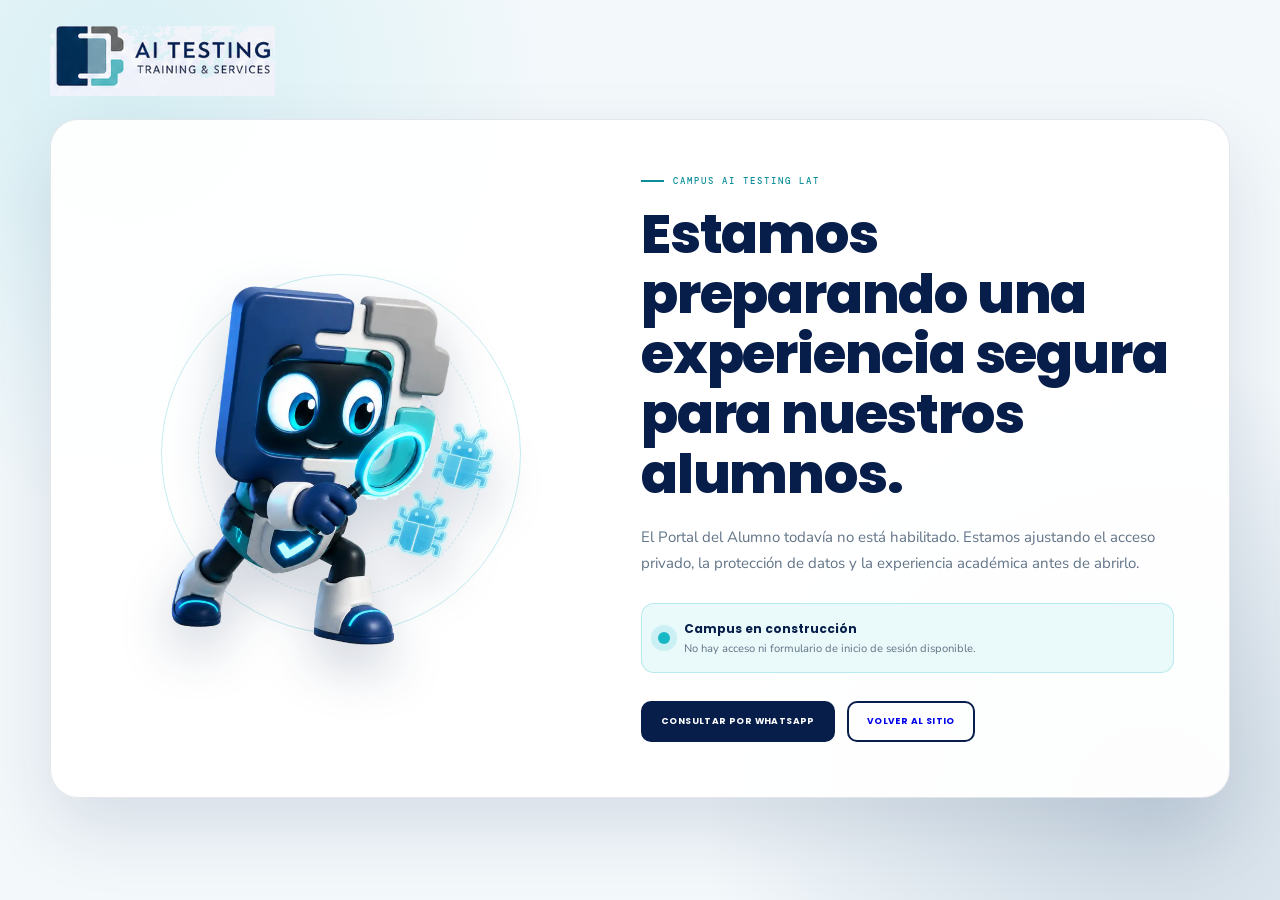
==== campus/index.html @ 739885a5 "Integra QAIRO y prepara el Campus" ====
<!doctype html>
<html lang="es-419">
<head>
  <meta charset="utf-8">
  <meta name="viewport" content="width=device-width,initial-scale=1">
  <title>Campus AI Testing LAT · Próximamente</title>
  <meta name="description" content="El Campus AI Testing LAT se encuentra en preparación.">
  <meta name="robots" content="noindex,nofollow,noarchive">
  <meta name="theme-color" content="#071e4b">
  <link rel="preconnect" href="https://fonts.googleapis.com">
  <link rel="preconnect" href="https://fonts.gstatic.com" crossorigin>
  <link href="https://fonts.googleapis.com/css2?family=DM+Mono:wght@400;500&family=Nunito+Sans:wght@400;600;700;800&family=Poppins:wght@600;700;800&display=swap" rel="stylesheet">
  <link rel="stylesheet" href="../assets/campus-hold.css">
</head>
<body>
  <main>
    <a class="brand" href="../" aria-label="Volver a AI Testing"><img src="../assets/ai-testing-logo-horizontal.png" alt="AI Testing Training &amp; Services" width="306" height="96"></a>
    <section class="card" aria-labelledby="title">
      <div class="visual"><div class="orbit"></div><img src="../assets/qairo/qairo-trabajo.webp" alt="QAIRO preparando el Campus AI Testing LAT" width="900" height="900"></div>
      <div class="copy"><p class="eyebrow"><span></span> Campus AI Testing LAT</p><h1 id="title">Estamos preparando una experiencia segura para nuestros alumnos.</h1><p>El Portal del Alumno todavía no está habilitado. Estamos ajustando el acceso privado, la protección de datos y la experiencia académica antes de abrirlo.</p><div class="status"><i></i><div><strong>Campus en construcción</strong><span>No hay acceso ni formulario de inicio de sesión disponible.</span></div></div><div class="actions"><a class="primary" href="https://wa.me/51992097896?text=Hola%20Atenas%2C%20quiero%20que%20me%20avises%20cuando%20el%20Campus%20AI%20Testing%20est%C3%A9%20disponible" target="_blank" rel="noopener">Consultar por WhatsApp</a><a href="../">Volver al sitio</a></div></div>
    </section>
  </main>
</body>
</html>
---- assets/campus-hold.css ----
*,*::before,*::after{box-sizing:border-box;margin:0;padding:0}:root{--navy:#071e4b;--navy2:#0b3d6d;--teal:#18b7c5;--gray:#627487;--line:rgba(7,30,75,.11);--display:'Poppins',Arial,sans-serif;--body:'Nunito Sans',Arial,sans-serif;--mono:'DM Mono',monospace}body{min-height:100vh;font-family:var(--body);color:var(--navy);background:radial-gradient(circle at 10% 10%,rgba(24,183,197,.13),transparent 30%),radial-gradient(circle at 90% 90%,rgba(11,61,109,.16),transparent 32%),#f3f8fb}main{width:min(1180px,calc(100% - 40px));margin:auto;padding:25px 0 45px}.brand{display:flex;width:225px;height:72px;margin-bottom:22px}.brand img{width:100%;height:100%;object-fit:contain;object-position:left}.card{min-height:650px;display:grid;grid-template-columns:.85fr 1.15fr;align-items:center;gap:65px;background:rgba(255,255,255,.94);border:1px solid var(--line);border-radius:28px;padding:55px;box-shadow:0 30px 75px rgba(7,30,75,.12);overflow:hidden}.visual{height:490px;display:flex;align-items:flex-end;justify-content:center;position:relative}.visual img{height:470px;width:auto;object-fit:contain;position:relative;z-index:2;filter:drop-shadow(0 23px 26px rgba(7,30,75,.2))}.orbit{position:absolute;top:60px;width:360px;height:360px;border:1px solid rgba(24,183,197,.25);border-radius:50%}.orbit::before,.orbit::after{content:'';position:absolute;border-radius:50%;border:1px dashed rgba(24,183,197,.2)}.orbit::before{inset:36px}.orbit::after{inset:76px}.eyebrow{font:500 9px var(--mono);color:#0c8e9a;letter-spacing:2px;text-transform:uppercase;display:flex;align-items:center;gap:9px;margin-bottom:17px}.eyebrow span{width:23px;height:2px;background:currentColor}h1{font:800 clamp(35px,4.5vw,55px)/1.09 var(--display);letter-spacing:-1.2px;margin-bottom:20px}.copy>p:not(.eyebrow){color:var(--gray);font-size:15px;line-height:1.78}.status{display:flex;align-items:center;gap:14px;margin-top:26px;padding:16px;border:1px solid rgba(24,183,197,.23);background:#eafaFA;border-radius:13px}.status i{width:12px;height:12px;border-radius:50%;background:var(--teal);box-shadow:0 0 0 7px rgba(24,183,197,.15)}.status strong,.status span{display:block}.status strong{font:700 12px var(--display)}.status span{font-size:11px;color:var(--gray);margin-top:3px}.actions{display:flex;gap:12px;flex-wrap:wrap;margin-top:28px}.actions a{display:inline-flex;align-items:center;justify-content:center;text-decoration:none;border:2px solid var(--navy);border-radius:10px;padding:12px 18px;font:700 9px var(--display);letter-spacing:.4px;text-transform:uppercase}.actions .primary{background:var(--navy);color:white}.actions .primary:hover{background:var(--teal);border-color:var(--teal)}@media(max-width:850px){.card{grid-template-columns:1fr;gap:20px;padding:40px}.visual{height:390px}.visual img{height:380px}.orbit{width:300px;height:300px}}@media(max-width:520px){main{width:min(100% - 24px,1180px);padding-top:14px}.brand{width:190px;height:60px;margin-left:8px}.card{padding:28px 22px;border-radius:21px}.visual{height:320px}.visual img{height:315px}.orbit{width:245px;height:245px}.copy h1{font-size:34px}.actions a{width:100%}}
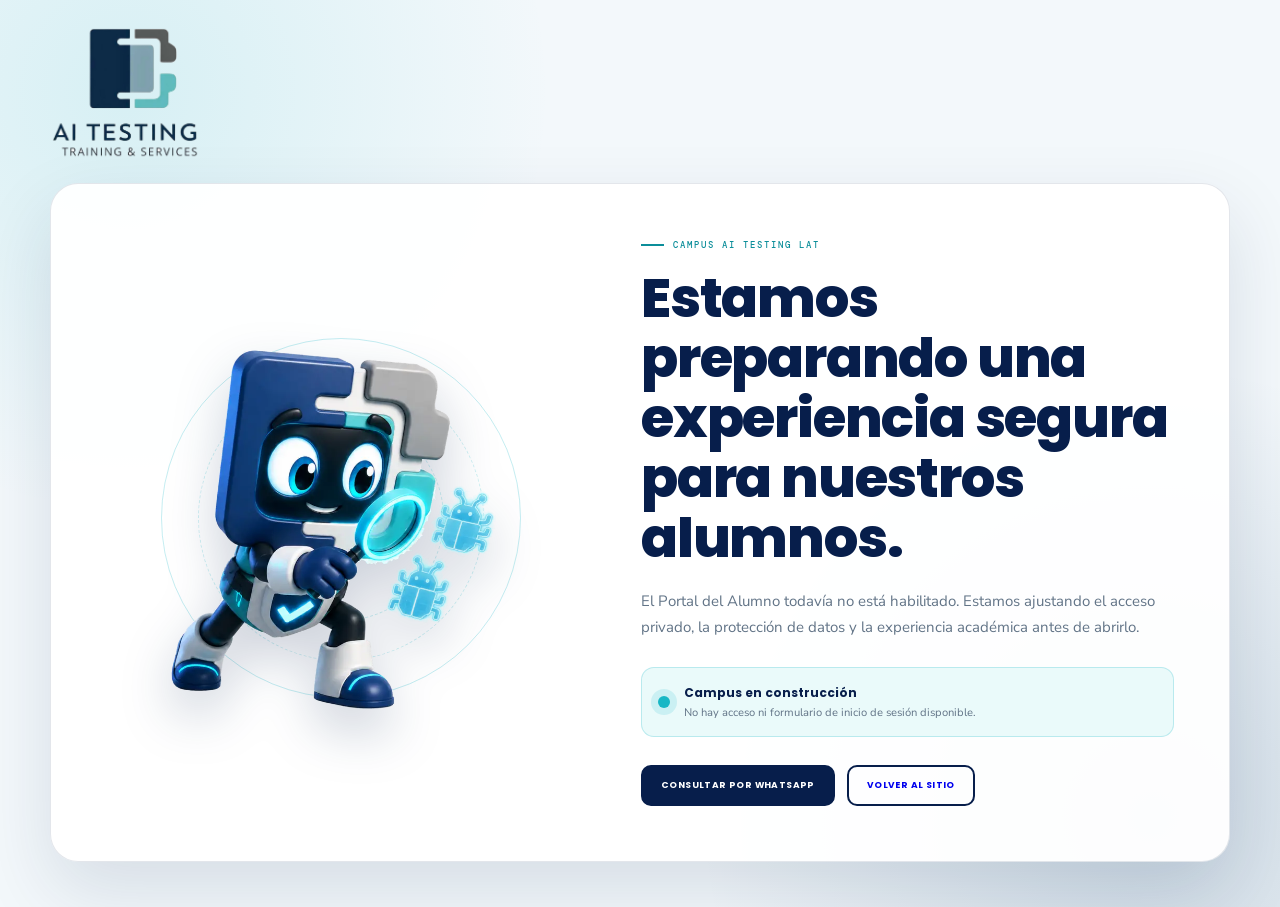
==== commit 0b0765ae: "Actualiza logo oficial y corrige etapas" ====
--- a/campus/index.html
+++ b/campus/index.html
@@ -14,7 +14,7 @@
 </head>
 <body>
   <main>
-    <a class="brand" href="../" aria-label="Volver a AI Testing"><img src="../assets/ai-testing-logo-horizontal.png" alt="AI Testing Training &amp; Services" width="306" height="96"></a>
+    <a class="brand" href="../" aria-label="Volver a AI Testing"><img src="../assets/ai-testing-logo-oficial.png" alt="AI Testing Training &amp; Services" width="623" height="554"></a>
     <section class="card" aria-labelledby="title">
       <div class="visual"><div class="orbit"></div><img src="../assets/qairo/qairo-trabajo.webp" alt="QAIRO preparando el Campus AI Testing LAT" width="900" height="900"></div>
       <div class="copy"><p class="eyebrow"><span></span> Campus AI Testing LAT</p><h1 id="title">Estamos preparando una experiencia segura para nuestros alumnos.</h1><p>El Portal del Alumno todavía no está habilitado. Estamos ajustando el acceso privado, la protección de datos y la experiencia académica antes de abrirlo.</p><div class="status"><i></i><div><strong>Campus en construcción</strong><span>No hay acceso ni formulario de inicio de sesión disponible.</span></div></div><div class="actions"><a class="primary" href="https://wa.me/51992097896?text=Hola%20Atenas%2C%20quiero%20que%20me%20avises%20cuando%20el%20Campus%20AI%20Testing%20est%C3%A9%20disponible" target="_blank" rel="noopener">Consultar por WhatsApp</a><a href="../">Volver al sitio</a></div></div>
--- a/assets/campus-hold.css
+++ b/assets/campus-hold.css
@@ -1 +1 @@
-*,*::before,*::after{box-sizing:border-box;margin:0;padding:0}:root{--navy:#071e4b;--navy2:#0b3d6d;--teal:#18b7c5;--gray:#627487;--line:rgba(7,30,75,.11);--display:'Poppins',Arial,sans-serif;--body:'Nunito Sans',Arial,sans-serif;--mono:'DM Mono',monospace}body{min-height:100vh;font-family:var(--body);color:var(--navy);background:radial-gradient(circle at 10% 10%,rgba(24,183,197,.13),transparent 30%),radial-gradient(circle at 90% 90%,rgba(11,61,109,.16),transparent 32%),#f3f8fb}main{width:min(1180px,calc(100% - 40px));margin:auto;padding:25px 0 45px}.brand{display:flex;width:225px;height:72px;margin-bottom:22px}.brand img{width:100%;height:100%;object-fit:contain;object-position:left}.card{min-height:650px;display:grid;grid-template-columns:.85fr 1.15fr;align-items:center;gap:65px;background:rgba(255,255,255,.94);border:1px solid var(--line);border-radius:28px;padding:55px;box-shadow:0 30px 75px rgba(7,30,75,.12);overflow:hidden}.visual{height:490px;display:flex;align-items:flex-end;justify-content:center;position:relative}.visual img{height:470px;width:auto;object-fit:contain;position:relative;z-index:2;filter:drop-shadow(0 23px 26px rgba(7,30,75,.2))}.orbit{position:absolute;top:60px;width:360px;height:360px;border:1px solid rgba(24,183,197,.25);border-radius:50%}.orbit::before,.orbit::after{content:'';position:absolute;border-radius:50%;border:1px dashed rgba(24,183,197,.2)}.orbit::before{inset:36px}.orbit::after{inset:76px}.eyebrow{font:500 9px var(--mono);color:#0c8e9a;letter-spacing:2px;text-transform:uppercase;display:flex;align-items:center;gap:9px;margin-bottom:17px}.eyebrow span{width:23px;height:2px;background:currentColor}h1{font:800 clamp(35px,4.5vw,55px)/1.09 var(--display);letter-spacing:-1.2px;margin-bottom:20px}.copy>p:not(.eyebrow){color:var(--gray);font-size:15px;line-height:1.78}.status{display:flex;align-items:center;gap:14px;margin-top:26px;padding:16px;border:1px solid rgba(24,183,197,.23);background:#eafaFA;border-radius:13px}.status i{width:12px;height:12px;border-radius:50%;background:var(--teal);box-shadow:0 0 0 7px rgba(24,183,197,.15)}.status strong,.status span{display:block}.status strong{font:700 12px var(--display)}.status span{font-size:11px;color:var(--gray);margin-top:3px}.actions{display:flex;gap:12px;flex-wrap:wrap;margin-top:28px}.actions a{display:inline-flex;align-items:center;justify-content:center;text-decoration:none;border:2px solid var(--navy);border-radius:10px;padding:12px 18px;font:700 9px var(--display);letter-spacing:.4px;text-transform:uppercase}.actions .primary{background:var(--navy);color:white}.actions .primary:hover{background:var(--teal);border-color:var(--teal)}@media(max-width:850px){.card{grid-template-columns:1fr;gap:20px;padding:40px}.visual{height:390px}.visual img{height:380px}.orbit{width:300px;height:300px}}@media(max-width:520px){main{width:min(100% - 24px,1180px);padding-top:14px}.brand{width:190px;height:60px;margin-left:8px}.card{padding:28px 22px;border-radius:21px}.visual{height:320px}.visual img{height:315px}.orbit{width:245px;height:245px}.copy h1{font-size:34px}.actions a{width:100%}}
+*,*::before,*::after{box-sizing:border-box;margin:0;padding:0}:root{--navy:#071e4b;--navy2:#0b3d6d;--teal:#18b7c5;--gray:#627487;--line:rgba(7,30,75,.11);--display:'Poppins',Arial,sans-serif;--body:'Nunito Sans',Arial,sans-serif;--mono:'DM Mono',monospace}body{min-height:100vh;font-family:var(--body);color:var(--navy);background:radial-gradient(circle at 10% 10%,rgba(24,183,197,.13),transparent 30%),radial-gradient(circle at 90% 90%,rgba(11,61,109,.16),transparent 32%),#f3f8fb}main{width:min(1180px,calc(100% - 40px));margin:auto;padding:25px 0 45px}.brand{display:flex;width:150px;height:136px;margin-bottom:22px}.brand img{width:100%;height:100%;object-fit:contain;object-position:left}.card{min-height:650px;display:grid;grid-template-columns:.85fr 1.15fr;align-items:center;gap:65px;background:rgba(255,255,255,.94);border:1px solid var(--line);border-radius:28px;padding:55px;box-shadow:0 30px 75px rgba(7,30,75,.12);overflow:hidden}.visual{height:490px;display:flex;align-items:flex-end;justify-content:center;position:relative}.visual img{height:470px;width:auto;object-fit:contain;position:relative;z-index:2;filter:drop-shadow(0 23px 26px rgba(7,30,75,.2))}.orbit{position:absolute;top:60px;width:360px;height:360px;border:1px solid rgba(24,183,197,.25);border-radius:50%}.orbit::before,.orbit::after{content:'';position:absolute;border-radius:50%;border:1px dashed rgba(24,183,197,.2)}.orbit::before{inset:36px}.orbit::after{inset:76px}.eyebrow{font:500 9px var(--mono);color:#0c8e9a;letter-spacing:2px;text-transform:uppercase;display:flex;align-items:center;gap:9px;margin-bottom:17px}.eyebrow span{width:23px;height:2px;background:currentColor}h1{font:800 clamp(35px,4.5vw,55px)/1.09 var(--display);letter-spacing:-1.2px;margin-bottom:20px}.copy>p:not(.eyebrow){color:var(--gray);font-size:15px;line-height:1.78}.status{display:flex;align-items:center;gap:14px;margin-top:26px;padding:16px;border:1px solid rgba(24,183,197,.23);background:#eafaFA;border-radius:13px}.status i{width:12px;height:12px;border-radius:50%;background:var(--teal);box-shadow:0 0 0 7px rgba(24,183,197,.15)}.status strong,.status span{display:block}.status strong{font:700 12px var(--display)}.status span{font-size:11px;color:var(--gray);margin-top:3px}.actions{display:flex;gap:12px;flex-wrap:wrap;margin-top:28px}.actions a{display:inline-flex;align-items:center;justify-content:center;text-decoration:none;border:2px solid var(--navy);border-radius:10px;padding:12px 18px;font:700 9px var(--display);letter-spacing:.4px;text-transform:uppercase}.actions .primary{background:var(--navy);color:white}.actions .primary:hover{background:var(--teal);border-color:var(--teal)}@media(max-width:850px){.card{grid-template-columns:1fr;gap:20px;padding:40px}.visual{height:390px}.visual img{height:380px}.orbit{width:300px;height:300px}}@media(max-width:520px){main{width:min(100% - 24px,1180px);padding-top:14px}.brand{width:112px;height:102px;margin-left:8px}.card{padding:28px 22px;border-radius:21px}.visual{height:320px}.visual img{height:315px}.orbit{width:245px;height:245px}.copy h1{font-size:34px}.actions a{width:100%}}
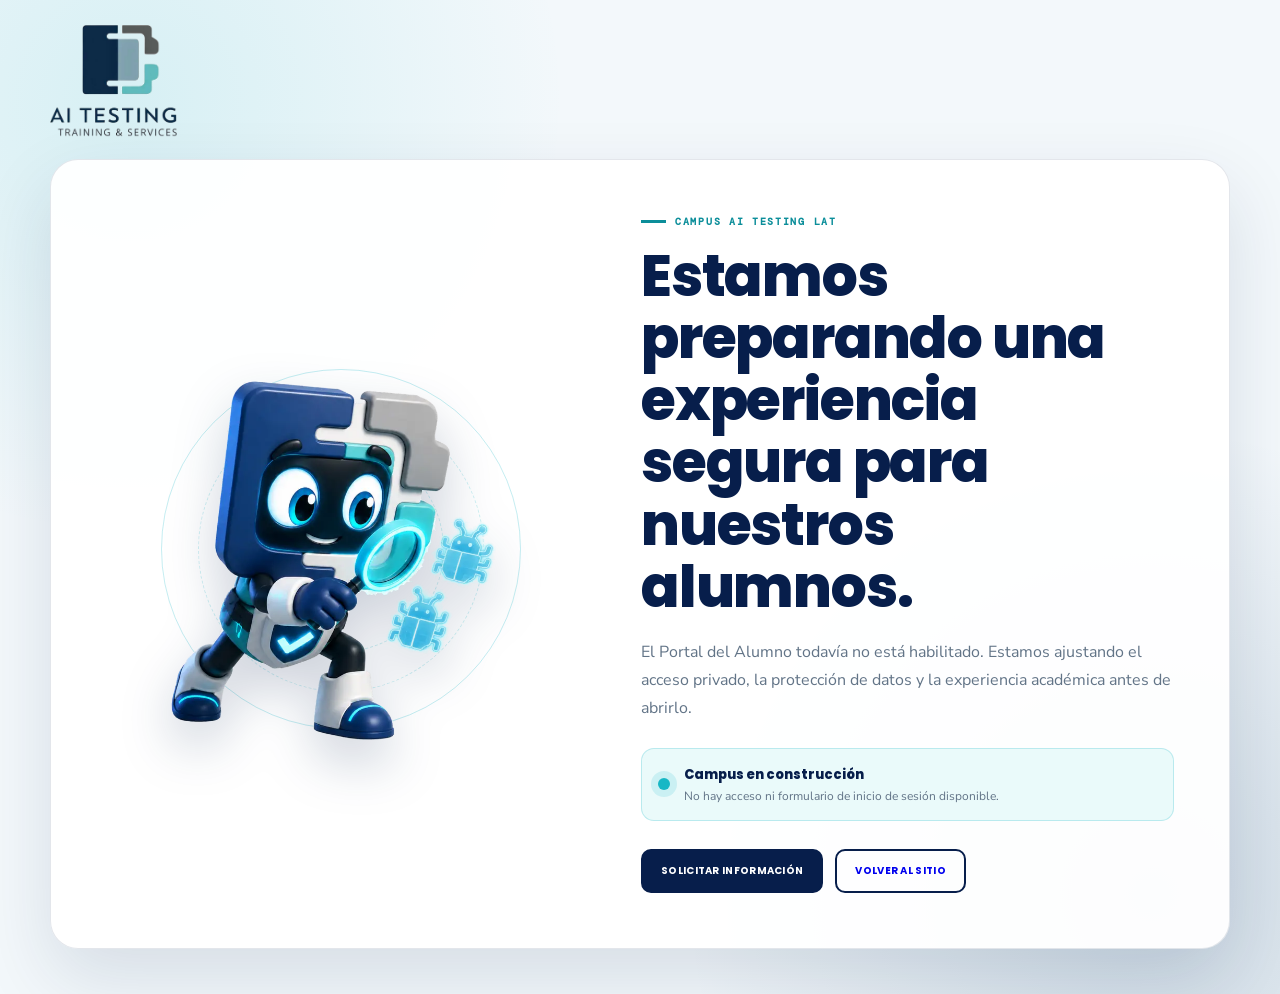
==== commit 167be04d: "Reenfoca la web en Ruta QAIRO y servicios" ====
--- a/campus/index.html
+++ b/campus/index.html
@@ -14,10 +14,10 @@
 </head>
 <body>
   <main>
-    <a class="brand" href="../" aria-label="Volver a AI Testing"><img src="../assets/ai-testing-logo-oficial.png" alt="AI Testing Training &amp; Services" width="623" height="554"></a>
+    <a class="brand" href="../" aria-label="Volver a AI Testing"><img src="../assets/ai-testing-logo-oficial.png" alt="AI Testing Training &amp; Services" width="599" height="530"></a>
     <section class="card" aria-labelledby="title">
       <div class="visual"><div class="orbit"></div><img src="../assets/qairo/qairo-trabajo.webp" alt="QAIRO preparando el Campus AI Testing LAT" width="900" height="900"></div>
-      <div class="copy"><p class="eyebrow"><span></span> Campus AI Testing LAT</p><h1 id="title">Estamos preparando una experiencia segura para nuestros alumnos.</h1><p>El Portal del Alumno todavía no está habilitado. Estamos ajustando el acceso privado, la protección de datos y la experiencia académica antes de abrirlo.</p><div class="status"><i></i><div><strong>Campus en construcción</strong><span>No hay acceso ni formulario de inicio de sesión disponible.</span></div></div><div class="actions"><a class="primary" href="https://wa.me/51992097896?text=Hola%20Atenas%2C%20quiero%20que%20me%20avises%20cuando%20el%20Campus%20AI%20Testing%20est%C3%A9%20disponible" target="_blank" rel="noopener">Consultar por WhatsApp</a><a href="../">Volver al sitio</a></div></div>
+      <div class="copy"><p class="eyebrow"><span></span> Campus AI Testing LAT</p><h1 id="title">Estamos preparando una experiencia segura para nuestros alumnos.</h1><p>El Portal del Alumno todavía no está habilitado. Estamos ajustando el acceso privado, la protección de datos y la experiencia académica antes de abrirlo.</p><div class="status"><i></i><div><strong>Campus en construcción</strong><span>No hay acceso ni formulario de inicio de sesión disponible.</span></div></div><div class="actions"><a class="primary" href="mailto:aitestingservicesperu@gmail.com?subject=Informaci%C3%B3n%20sobre%20el%20Campus%20AI%20Testing%20LAT">Solicitar información</a><a href="../">Volver al sitio</a></div></div>
     </section>
   </main>
 </body>
--- a/assets/campus-hold.css
+++ b/assets/campus-hold.css
@@ -1 +1 @@
-*,*::before,*::after{box-sizing:border-box;margin:0;padding:0}:root{--navy:#071e4b;--navy2:#0b3d6d;--teal:#18b7c5;--gray:#627487;--line:rgba(7,30,75,.11);--display:'Poppins',Arial,sans-serif;--body:'Nunito Sans',Arial,sans-serif;--mono:'DM Mono',monospace}body{min-height:100vh;font-family:var(--body);color:var(--navy);background:radial-gradient(circle at 10% 10%,rgba(24,183,197,.13),transparent 30%),radial-gradient(circle at 90% 90%,rgba(11,61,109,.16),transparent 32%),#f3f8fb}main{width:min(1180px,calc(100% - 40px));margin:auto;padding:25px 0 45px}.brand{display:flex;width:150px;height:136px;margin-bottom:22px}.brand img{width:100%;height:100%;object-fit:contain;object-position:left}.card{min-height:650px;display:grid;grid-template-columns:.85fr 1.15fr;align-items:center;gap:65px;background:rgba(255,255,255,.94);border:1px solid var(--line);border-radius:28px;padding:55px;box-shadow:0 30px 75px rgba(7,30,75,.12);overflow:hidden}.visual{height:490px;display:flex;align-items:flex-end;justify-content:center;position:relative}.visual img{height:470px;width:auto;object-fit:contain;position:relative;z-index:2;filter:drop-shadow(0 23px 26px rgba(7,30,75,.2))}.orbit{position:absolute;top:60px;width:360px;height:360px;border:1px solid rgba(24,183,197,.25);border-radius:50%}.orbit::before,.orbit::after{content:'';position:absolute;border-radius:50%;border:1px dashed rgba(24,183,197,.2)}.orbit::before{inset:36px}.orbit::after{inset:76px}.eyebrow{font:500 9px var(--mono);color:#0c8e9a;letter-spacing:2px;text-transform:uppercase;display:flex;align-items:center;gap:9px;margin-bottom:17px}.eyebrow span{width:23px;height:2px;background:currentColor}h1{font:800 clamp(35px,4.5vw,55px)/1.09 var(--display);letter-spacing:-1.2px;margin-bottom:20px}.copy>p:not(.eyebrow){color:var(--gray);font-size:15px;line-height:1.78}.status{display:flex;align-items:center;gap:14px;margin-top:26px;padding:16px;border:1px solid rgba(24,183,197,.23);background:#eafaFA;border-radius:13px}.status i{width:12px;height:12px;border-radius:50%;background:var(--teal);box-shadow:0 0 0 7px rgba(24,183,197,.15)}.status strong,.status span{display:block}.status strong{font:700 12px var(--display)}.status span{font-size:11px;color:var(--gray);margin-top:3px}.actions{display:flex;gap:12px;flex-wrap:wrap;margin-top:28px}.actions a{display:inline-flex;align-items:center;justify-content:center;text-decoration:none;border:2px solid var(--navy);border-radius:10px;padding:12px 18px;font:700 9px var(--display);letter-spacing:.4px;text-transform:uppercase}.actions .primary{background:var(--navy);color:white}.actions .primary:hover{background:var(--teal);border-color:var(--teal)}@media(max-width:850px){.card{grid-template-columns:1fr;gap:20px;padding:40px}.visual{height:390px}.visual img{height:380px}.orbit{width:300px;height:300px}}@media(max-width:520px){main{width:min(100% - 24px,1180px);padding-top:14px}.brand{width:112px;height:102px;margin-left:8px}.card{padding:28px 22px;border-radius:21px}.visual{height:320px}.visual img{height:315px}.orbit{width:245px;height:245px}.copy h1{font-size:34px}.actions a{width:100%}}
+*,*::before,*::after{box-sizing:border-box;margin:0;padding:0}:root{--navy:#071e4b;--navy2:#0b3d6d;--teal:#18b7c5;--gray:#627487;--line:rgba(7,30,75,.11);--display:'Poppins',Arial,sans-serif;--body:'Nunito Sans',Arial,sans-serif;--mono:'DM Mono',monospace}body{min-height:100vh;font-family:var(--body);color:var(--navy);background:radial-gradient(circle at 10% 10%,rgba(24,183,197,.13),transparent 30%),radial-gradient(circle at 90% 90%,rgba(11,61,109,.16),transparent 32%),#f3f8fb}main{width:min(1180px,calc(100% - 40px));margin:auto;padding:25px 0 45px}.brand{display:flex;width:138px;height:112px;margin-bottom:22px}.brand img{width:100%;height:100%;object-fit:contain;object-position:left}.card{min-height:650px;display:grid;grid-template-columns:.85fr 1.15fr;align-items:center;gap:65px;background:rgba(255,255,255,.94);border:1px solid var(--line);border-radius:28px;padding:55px;box-shadow:0 30px 75px rgba(7,30,75,.12);overflow:hidden}.visual{height:490px;display:flex;align-items:flex-end;justify-content:center;position:relative}.visual img{height:470px;width:auto;object-fit:contain;position:relative;z-index:2;filter:drop-shadow(0 23px 26px rgba(7,30,75,.2))}.orbit{position:absolute;top:60px;width:360px;height:360px;border:1px solid rgba(24,183,197,.25);border-radius:50%}.orbit::before,.orbit::after{content:'';position:absolute;border-radius:50%;border:1px dashed rgba(24,183,197,.2)}.orbit::before{inset:36px}.orbit::after{inset:76px}.eyebrow{font:700 10px var(--mono);color:#0c8e9a;letter-spacing:1.7px;text-transform:uppercase;display:flex;align-items:center;gap:9px;margin-bottom:17px}.eyebrow span{width:25px;height:3px;background:currentColor}h1{font:800 clamp(37px,4.5vw,57px)/1.09 var(--display);letter-spacing:-1.2px;margin-bottom:20px}.copy>p:not(.eyebrow){color:var(--gray);font-size:16px;line-height:1.75}.status{display:flex;align-items:center;gap:14px;margin-top:26px;padding:16px;border:1px solid rgba(24,183,197,.23);background:#eafaFA;border-radius:13px}.status i{width:12px;height:12px;border-radius:50%;background:var(--teal);box-shadow:0 0 0 7px rgba(24,183,197,.15)}.status strong,.status span{display:block}.status strong{font:800 13px var(--display)}.status span{font-size:12px;color:var(--gray);margin-top:3px}.actions{display:flex;gap:12px;flex-wrap:wrap;margin-top:28px}.actions a{display:inline-flex;align-items:center;justify-content:center;text-decoration:none;border:2px solid var(--navy);border-radius:10px;padding:12px 18px;font:700 10px var(--display);letter-spacing:.3px;text-transform:uppercase}.actions .primary{background:var(--navy);color:white}.actions .primary:hover{background:var(--teal);border-color:var(--teal)}@media(max-width:850px){.card{grid-template-columns:1fr;gap:20px;padding:40px}.visual{height:390px}.visual img{height:380px}.orbit{width:300px;height:300px}}@media(max-width:520px){main{width:min(100% - 24px,1180px);padding-top:14px}.brand{width:112px;height:96px;margin-left:8px}.card{padding:28px 22px;border-radius:21px}.visual{height:320px}.visual img{height:315px}.orbit{width:245px;height:245px}.copy h1{font-size:35px}.actions a{width:100%}}
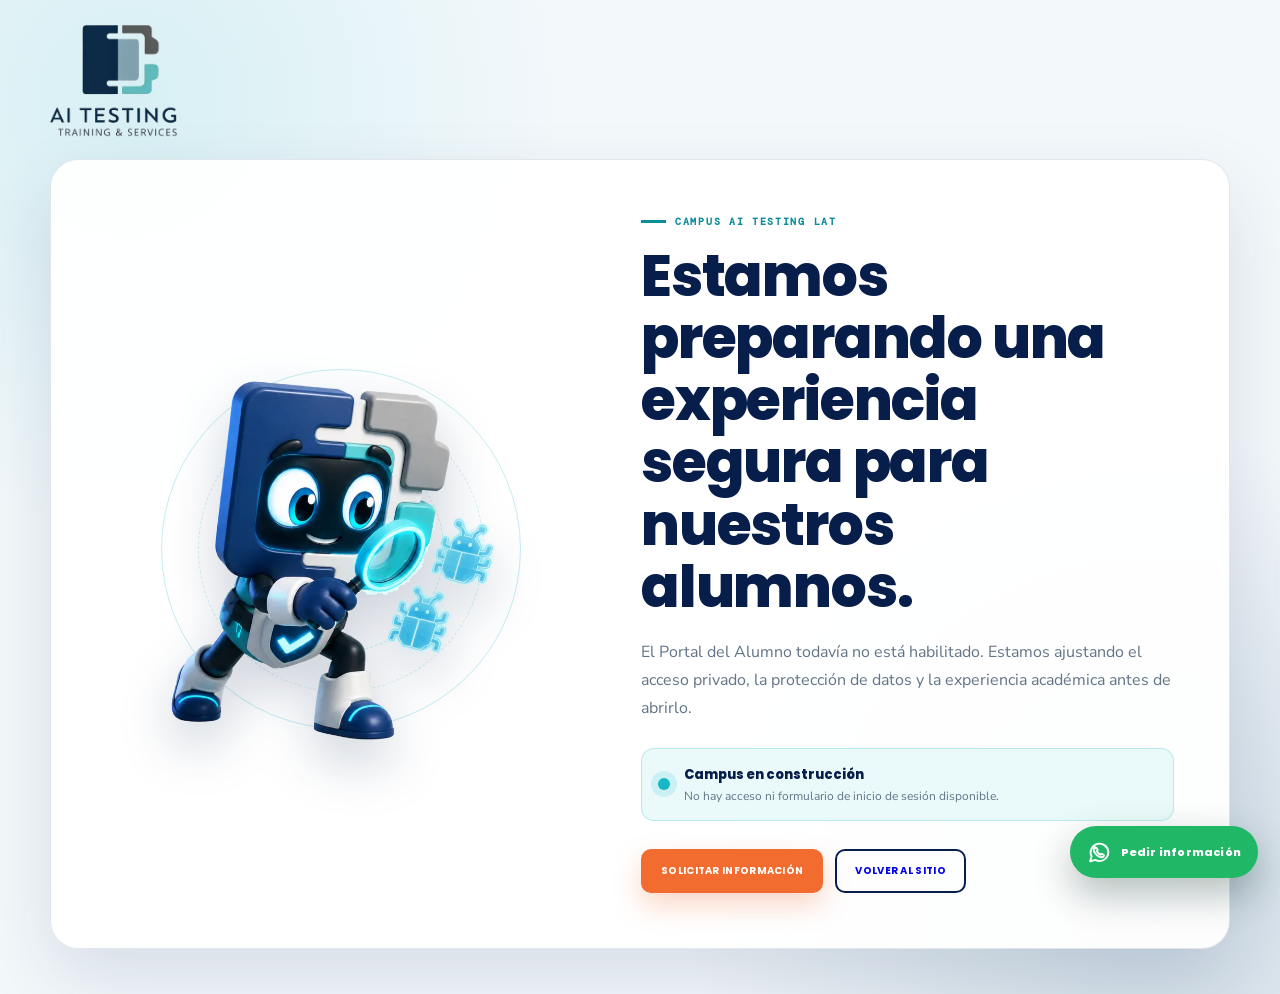
==== commit 1ee6c907: "Mejora llamadas a la acción y WhatsApp móvil" ====
--- a/campus/index.html
+++ b/campus/index.html
@@ -10,15 +10,16 @@
   <link rel="preconnect" href="https://fonts.googleapis.com">
   <link rel="preconnect" href="https://fonts.gstatic.com" crossorigin>
   <link href="https://fonts.googleapis.com/css2?family=DM+Mono:wght@400;500&family=Nunito+Sans:wght@400;600;700;800&family=Poppins:wght@600;700;800&display=swap" rel="stylesheet">
-  <link rel="stylesheet" href="../assets/campus-hold.css">
+  <link rel="stylesheet" href="../assets/campus-hold.css?v=20260818-2">
 </head>
 <body>
   <main>
-    <a class="brand" href="../" aria-label="Volver a AI Testing"><img src="../assets/ai-testing-logo-oficial.png" alt="AI Testing Training &amp; Services" width="599" height="530"></a>
+    <a class="brand" href="../" aria-label="Volver a AI Testing"><img src="../assets/ai-testing-logo-oficial.png?v=20260817-3" alt="AI Testing Training &amp; Services" width="599" height="530"><span class="sr-only">Volver al inicio de AI Testing</span></a>
     <section class="card" aria-labelledby="title">
       <div class="visual"><div class="orbit"></div><img src="../assets/qairo/qairo-trabajo.webp" alt="QAIRO preparando el Campus AI Testing LAT" width="900" height="900"></div>
-      <div class="copy"><p class="eyebrow"><span></span> Campus AI Testing LAT</p><h1 id="title">Estamos preparando una experiencia segura para nuestros alumnos.</h1><p>El Portal del Alumno todavía no está habilitado. Estamos ajustando el acceso privado, la protección de datos y la experiencia académica antes de abrirlo.</p><div class="status"><i></i><div><strong>Campus en construcción</strong><span>No hay acceso ni formulario de inicio de sesión disponible.</span></div></div><div class="actions"><a class="primary" href="mailto:aitestingservicesperu@gmail.com?subject=Informaci%C3%B3n%20sobre%20el%20Campus%20AI%20Testing%20LAT">Solicitar información</a><a href="../">Volver al sitio</a></div></div>
+      <div class="copy"><p class="eyebrow"><span></span> Campus AI Testing LAT</p><h1 id="title">Estamos preparando una experiencia segura para nuestros alumnos.</h1><p>El Portal del Alumno todavía no está habilitado. Estamos ajustando el acceso privado, la protección de datos y la experiencia académica antes de abrirlo.</p><div class="status"><i></i><div><strong>Campus en construcción</strong><span>No hay acceso ni formulario de inicio de sesión disponible.</span></div></div><div class="actions"><a class="primary" href="https://wa.me/51992097896?text=Hola%20Atenas%2C%20deseo%20informaci%C3%B3n%20sobre%20la%20Ruta%20QAIRO%20y%20el%20Campus." target="_blank" rel="noopener">Solicitar información</a><a href="../">Volver al sitio</a></div></div>
     </section>
   </main>
+  <a class="whatsapp-float" href="https://wa.me/51992097896?text=Hola%20Atenas%2C%20deseo%20informaci%C3%B3n%20sobre%20la%20Ruta%20QAIRO%20y%20el%20Campus." target="_blank" rel="noopener" aria-label="Solicitar información por WhatsApp"><svg viewBox="0 0 24 24" aria-hidden="true"><path d="M20.5 11.6a8.5 8.5 0 0 1-12.6 7.5L3 20.5l1.4-4.7a8.5 8.5 0 1 1 16.1-4.2Z"/><path d="M8.1 7.8c.3-.4.6-.4.9-.1l1.1 1.4c.2.3.2.6 0 .9l-.6.8c.7 1.5 1.9 2.6 3.4 3.3l.8-.7c.3-.2.6-.2.9 0l1.5 1.1c.3.2.3.6.1.9-.7 1.1-1.8 1.4-3.2 1-3.1-.9-5.5-3.3-6.4-6.4-.4-1.3-.1-2.4.9-3.2Z"/></svg><span>Pedir información</span></a>
 </body>
 </html>
--- a/assets/campus-hold.css
+++ b/assets/campus-hold.css
@@ -1 +1 @@
-*,*::before,*::after{box-sizing:border-box;margin:0;padding:0}:root{--navy:#071e4b;--navy2:#0b3d6d;--teal:#18b7c5;--gray:#627487;--line:rgba(7,30,75,.11);--display:'Poppins',Arial,sans-serif;--body:'Nunito Sans',Arial,sans-serif;--mono:'DM Mono',monospace}body{min-height:100vh;font-family:var(--body);color:var(--navy);background:radial-gradient(circle at 10% 10%,rgba(24,183,197,.13),transparent 30%),radial-gradient(circle at 90% 90%,rgba(11,61,109,.16),transparent 32%),#f3f8fb}main{width:min(1180px,calc(100% - 40px));margin:auto;padding:25px 0 45px}.brand{display:flex;width:138px;height:112px;margin-bottom:22px}.brand img{width:100%;height:100%;object-fit:contain;object-position:left}.card{min-height:650px;display:grid;grid-template-columns:.85fr 1.15fr;align-items:center;gap:65px;background:rgba(255,255,255,.94);border:1px solid var(--line);border-radius:28px;padding:55px;box-shadow:0 30px 75px rgba(7,30,75,.12);overflow:hidden}.visual{height:490px;display:flex;align-items:flex-end;justify-content:center;position:relative}.visual img{height:470px;width:auto;object-fit:contain;position:relative;z-index:2;filter:drop-shadow(0 23px 26px rgba(7,30,75,.2))}.orbit{position:absolute;top:60px;width:360px;height:360px;border:1px solid rgba(24,183,197,.25);border-radius:50%}.orbit::before,.orbit::after{content:'';position:absolute;border-radius:50%;border:1px dashed rgba(24,183,197,.2)}.orbit::before{inset:36px}.orbit::after{inset:76px}.eyebrow{font:700 10px var(--mono);color:#0c8e9a;letter-spacing:1.7px;text-transform:uppercase;display:flex;align-items:center;gap:9px;margin-bottom:17px}.eyebrow span{width:25px;height:3px;background:currentColor}h1{font:800 clamp(37px,4.5vw,57px)/1.09 var(--display);letter-spacing:-1.2px;margin-bottom:20px}.copy>p:not(.eyebrow){color:var(--gray);font-size:16px;line-height:1.75}.status{display:flex;align-items:center;gap:14px;margin-top:26px;padding:16px;border:1px solid rgba(24,183,197,.23);background:#eafaFA;border-radius:13px}.status i{width:12px;height:12px;border-radius:50%;background:var(--teal);box-shadow:0 0 0 7px rgba(24,183,197,.15)}.status strong,.status span{display:block}.status strong{font:800 13px var(--display)}.status span{font-size:12px;color:var(--gray);margin-top:3px}.actions{display:flex;gap:12px;flex-wrap:wrap;margin-top:28px}.actions a{display:inline-flex;align-items:center;justify-content:center;text-decoration:none;border:2px solid var(--navy);border-radius:10px;padding:12px 18px;font:700 10px var(--display);letter-spacing:.3px;text-transform:uppercase}.actions .primary{background:var(--navy);color:white}.actions .primary:hover{background:var(--teal);border-color:var(--teal)}@media(max-width:850px){.card{grid-template-columns:1fr;gap:20px;padding:40px}.visual{height:390px}.visual img{height:380px}.orbit{width:300px;height:300px}}@media(max-width:520px){main{width:min(100% - 24px,1180px);padding-top:14px}.brand{width:112px;height:96px;margin-left:8px}.card{padding:28px 22px;border-radius:21px}.visual{height:320px}.visual img{height:315px}.orbit{width:245px;height:245px}.copy h1{font-size:35px}.actions a{width:100%}}
+*,*::before,*::after{box-sizing:border-box;margin:0;padding:0}:root{--navy:#071e4b;--navy2:#0b3d6d;--teal:#18b7c5;--orange:#f26c2f;--gray:#627487;--line:rgba(7,30,75,.11);--display:'Poppins',Arial,sans-serif;--body:'Nunito Sans',Arial,sans-serif;--mono:'DM Mono',monospace}body{min-height:100vh;font-family:var(--body);color:var(--navy);background:radial-gradient(circle at 10% 10%,rgba(24,183,197,.13),transparent 30%),radial-gradient(circle at 90% 90%,rgba(11,61,109,.16),transparent 32%),#f3f8fb}main{width:min(1180px,calc(100% - 40px));margin:auto;padding:25px 0 45px}.sr-only{position:absolute;width:1px;height:1px;padding:0;margin:-1px;overflow:hidden;clip:rect(0,0,0,0);white-space:nowrap;border:0}.brand{display:flex;width:138px;height:112px;margin-bottom:22px}.brand img{width:100%;height:100%;object-fit:contain;object-position:left}.card{min-height:650px;display:grid;grid-template-columns:.85fr 1.15fr;align-items:center;gap:65px;background:rgba(255,255,255,.94);border:1px solid var(--line);border-radius:28px;padding:55px;box-shadow:0 30px 75px rgba(7,30,75,.12);overflow:hidden}.visual{height:490px;display:flex;align-items:flex-end;justify-content:center;position:relative}.visual img{height:470px;width:auto;object-fit:contain;position:relative;z-index:2;filter:drop-shadow(0 23px 26px rgba(7,30,75,.2))}.orbit{position:absolute;top:60px;width:360px;height:360px;border:1px solid rgba(24,183,197,.25);border-radius:50%}.orbit::before,.orbit::after{content:'';position:absolute;border-radius:50%;border:1px dashed rgba(24,183,197,.2)}.orbit::before{inset:36px}.orbit::after{inset:76px}.eyebrow{font:700 10px var(--mono);color:#0c8e9a;letter-spacing:1.7px;text-transform:uppercase;display:flex;align-items:center;gap:9px;margin-bottom:17px}.eyebrow span{width:25px;height:3px;background:currentColor}h1{font:800 clamp(37px,4.5vw,57px)/1.09 var(--display);letter-spacing:-1.2px;margin-bottom:20px}.copy>p:not(.eyebrow){color:var(--gray);font-size:16px;line-height:1.75}.status{display:flex;align-items:center;gap:14px;margin-top:26px;padding:16px;border:1px solid rgba(24,183,197,.23);background:#eafaFA;border-radius:13px}.status i{width:12px;height:12px;border-radius:50%;background:var(--teal);box-shadow:0 0 0 7px rgba(24,183,197,.15)}.status strong,.status span{display:block}.status strong{font:800 13px var(--display)}.status span{font-size:12px;color:var(--gray);margin-top:3px}.actions{display:flex;gap:12px;flex-wrap:wrap;margin-top:28px}.actions a{display:inline-flex;align-items:center;justify-content:center;text-decoration:none;border:2px solid var(--navy);border-radius:10px;padding:12px 18px;font:700 10px var(--display);letter-spacing:.3px;text-transform:uppercase}.actions .primary{background:var(--orange);border-color:var(--orange);color:white;box-shadow:0 12px 28px rgba(242,108,47,.28)}.actions .primary:hover{background:var(--navy);border-color:var(--navy)}.whatsapp-float{position:fixed;right:22px;bottom:22px;z-index:90;min-height:52px;display:inline-flex;align-items:center;justify-content:center;gap:9px;padding:0 17px;border-radius:999px;background:#20b867;color:white;text-decoration:none;box-shadow:0 16px 38px rgba(5,45,33,.3);font:800 11px var(--display);letter-spacing:.2px}.whatsapp-float svg{width:25px;height:25px;fill:none;stroke:currentColor;stroke-width:1.8;stroke-linecap:round;stroke-linejoin:round}@media(max-width:850px){.card{grid-template-columns:1fr;gap:20px;padding:40px}.visual{height:390px}.visual img{height:380px}.orbit{width:300px;height:300px}}@media(max-width:520px){main{width:min(100% - 24px,1180px);padding-top:14px}.brand{width:112px;height:96px;margin-left:8px}.card{padding:28px 22px 82px;border-radius:21px}.visual{height:320px}.visual img{height:315px}.orbit{width:245px;height:245px}.copy h1{font-size:35px}.actions a{width:100%}.whatsapp-float{right:14px;bottom:14px;width:58px;height:58px;min-height:58px;padding:0;border:3px solid white}.whatsapp-float svg{width:29px;height:29px}.whatsapp-float span{position:absolute;width:1px;height:1px;padding:0;margin:-1px;overflow:hidden;clip:rect(0,0,0,0);white-space:nowrap;border:0}}
